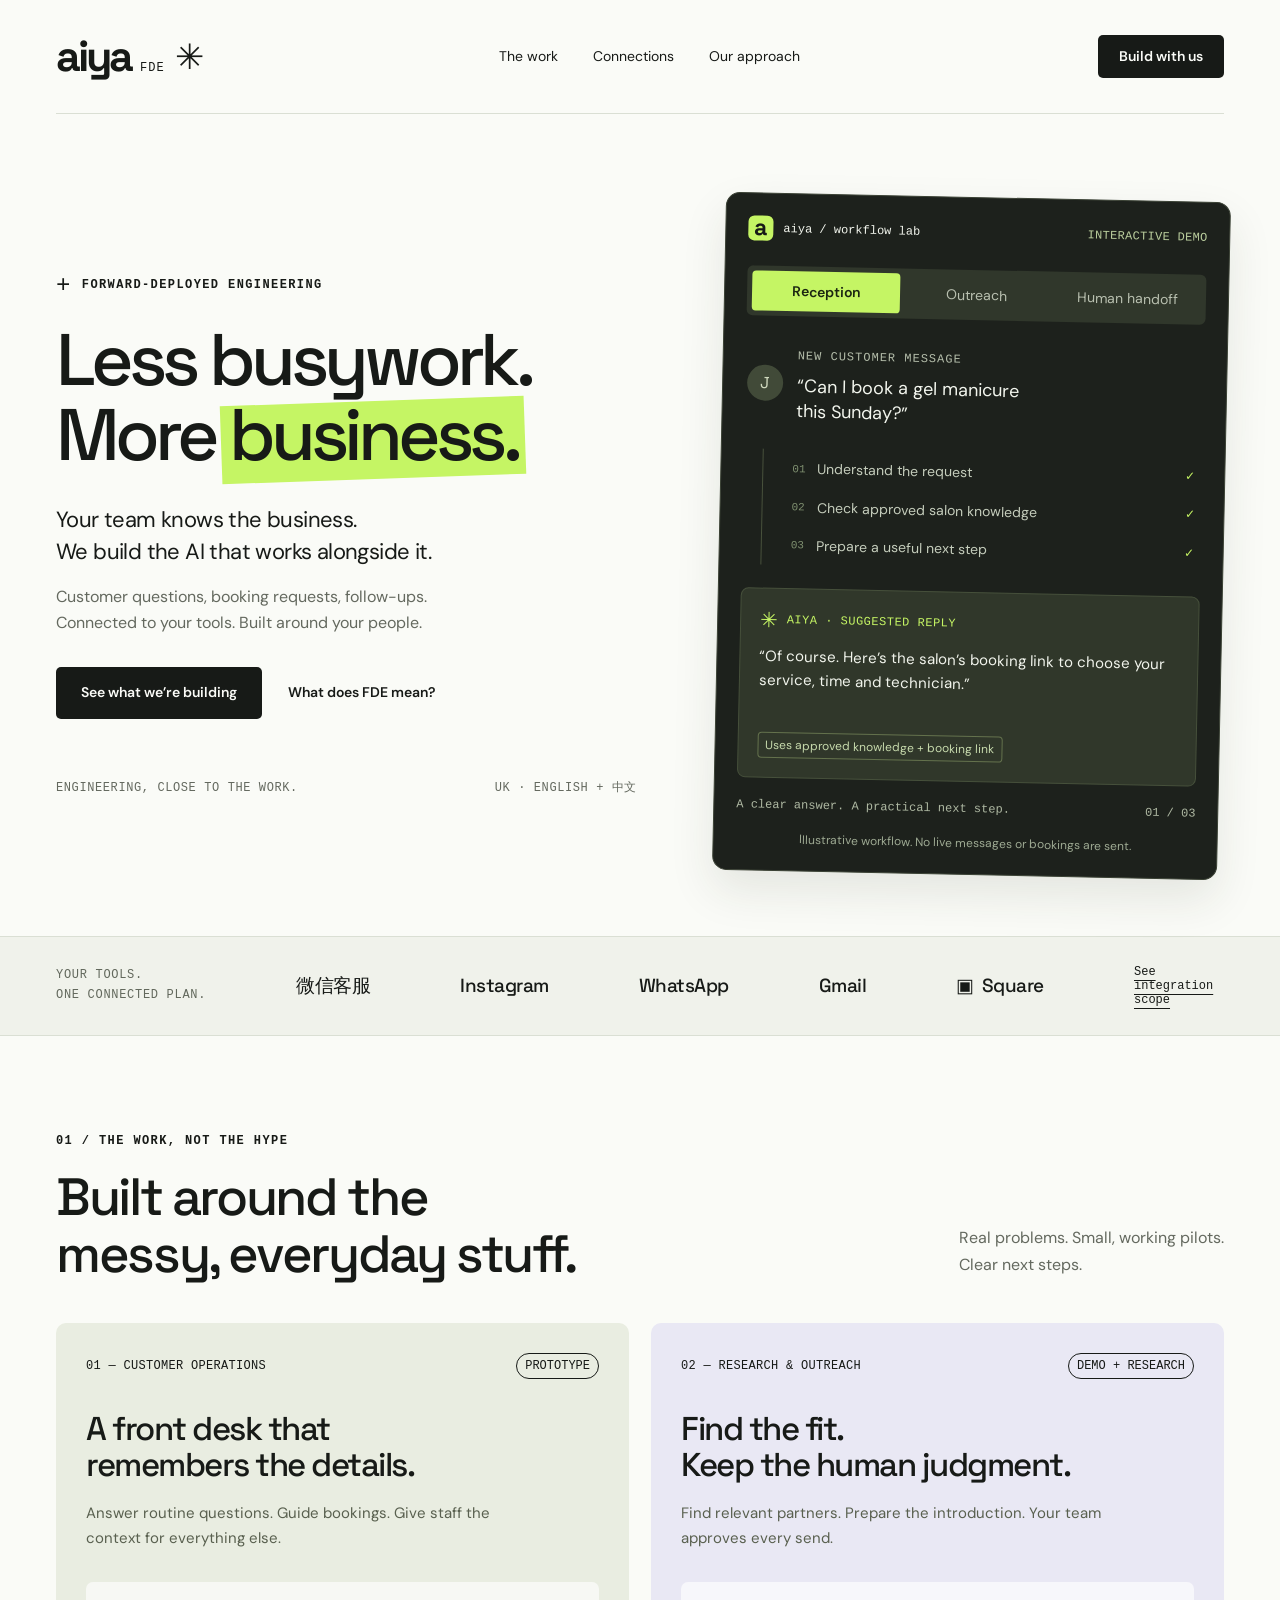
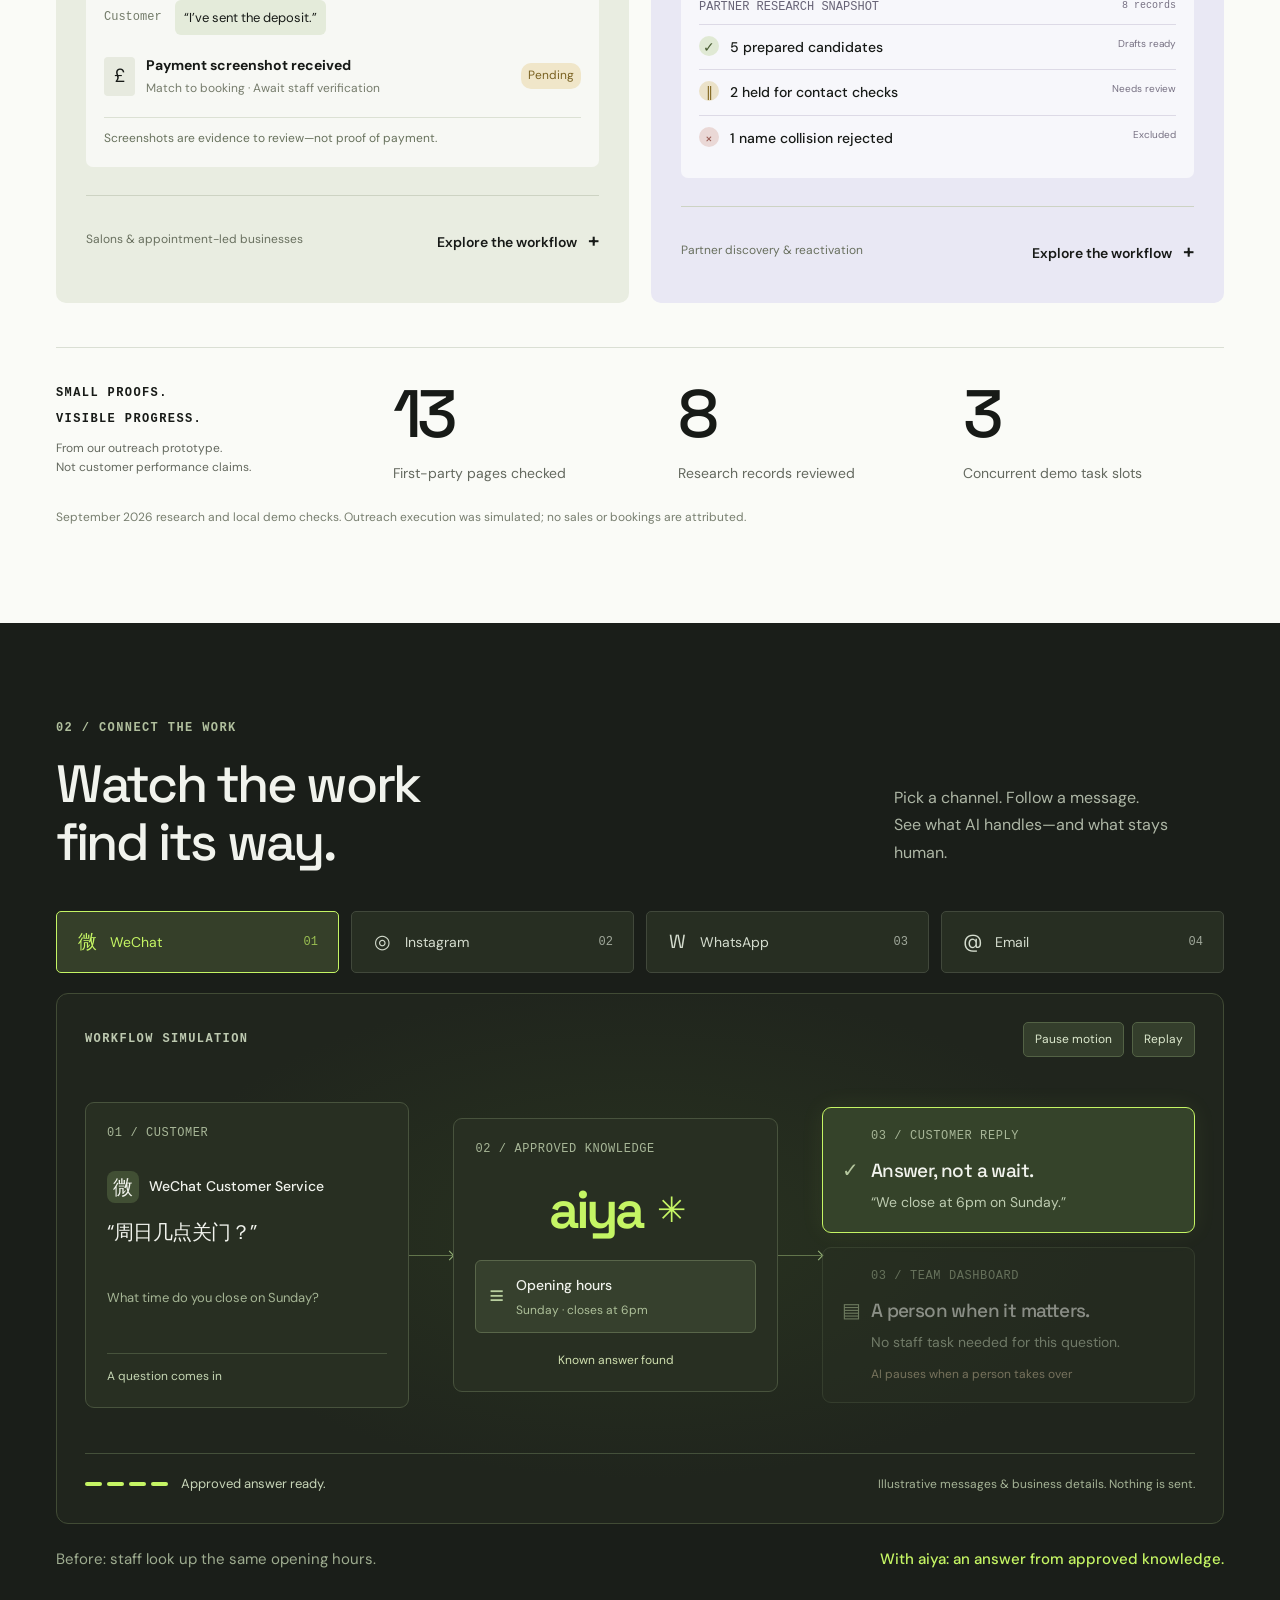
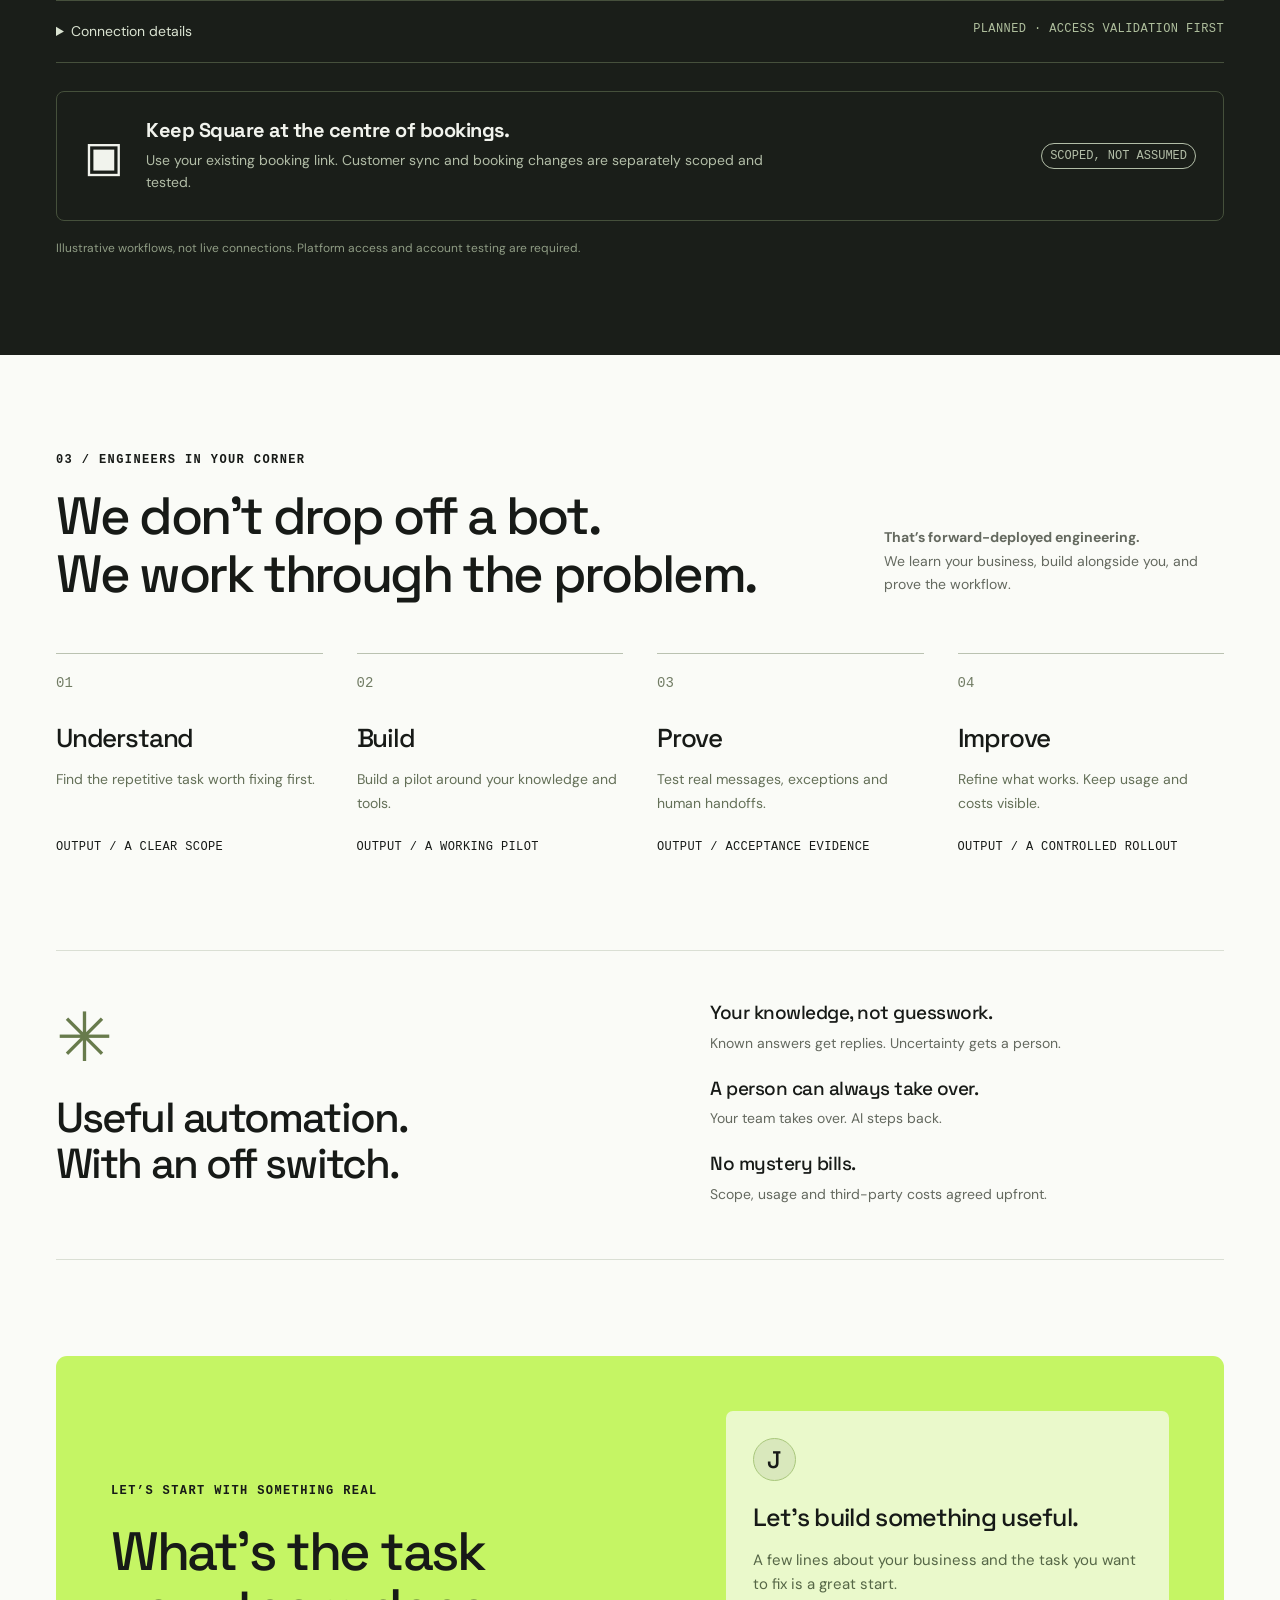
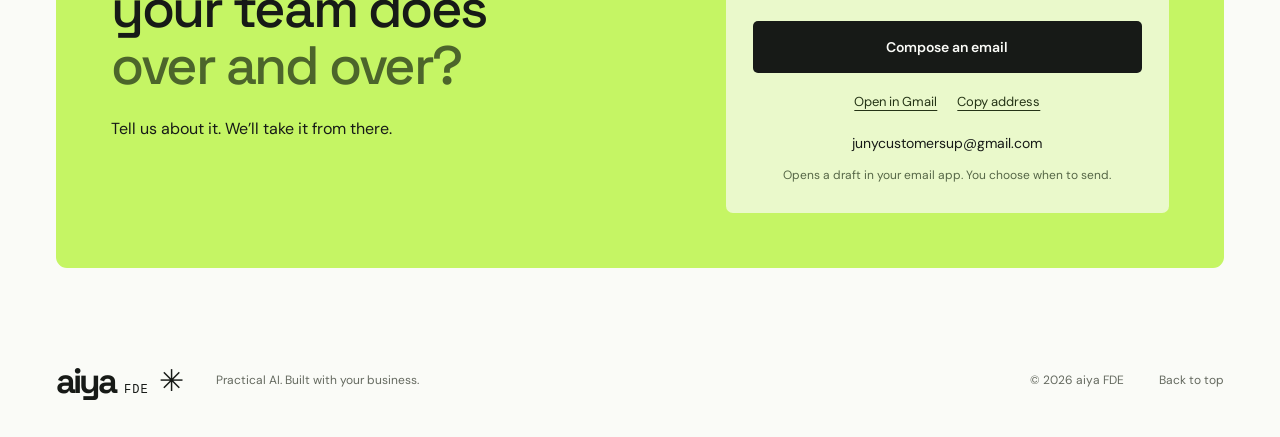
==== v1/index.html @ 9d03be58 "Publish AIYA website preview (v1, v2 and chooser) China-friendly build: all fonts self-hosted, no re" ====
<!doctype html>
<html lang="en">
<head>
  <meta name="robots" content="noindex, nofollow">
  <meta charset="utf-8"><meta name="viewport" content="width=device-width, initial-scale=1">
  <title>aiya FDE — AI that gets the work done.</title>
  <meta name="description" content="Forward-deployed engineering for service businesses. We turn customer conversations, bookings and outreach into connected workflows—with people in control.">
  <link rel="icon" type="image/svg+xml" href="data:image/svg+xml,%3Csvg xmlns='http://www.w3.org/2000/svg' viewBox='0 0 64 64'%3E%3Crect width='64' height='64' rx='16' fill='%23c5f564'/%3E%3Ctext x='13' y='46' font-size='49' font-family='Arial' font-weight='bold' fill='%23171916'%3Ea%3C/text%3E%3C/svg%3E">
  <link rel="stylesheet" href="style.css">
  <script src="app.js" defer></script>
</head>
<body>
<a class="skip" href="#main">Skip to content</a>
<header class="header wrap">
  <a class="brand" href="#" aria-label="aiya FDE home">aiya<span>FDE</span><i aria-hidden="true">✳</i></a>
  <nav aria-label="Main navigation"><a href="#work">The work</a><a href="#connections">Connections</a><a href="#approach">Our approach</a></nav>
  <a class="button small dark email-cta" href="mailto:junycustomersup@gmail.com?subject=Let%E2%80%99s%20build%20with%20aiya%20FDE&amp;body=Hi%20Junyi%2C%0A%0AI%E2%80%99d%20like%20to%20explore%20AI%20for%20my%20business.%0A%0ABusiness%20name%3A%0AWhat%20we%E2%80%99d%20like%20help%20with%3A%0ATools%20we%20currently%20use%3A%0A%0AThanks%21" target="_blank" rel="noopener noreferrer">Build with us</a>
</header>
<main id="main">
<section class="hero wrap">
  <div class="hero-copy">
    <p class="eyebrow"><span class="tiny-cross" aria-hidden="true">+</span> FORWARD-DEPLOYED ENGINEERING</p>
    <h1>Less busywork.<br>More <span class="highlight">business.</span></h1>
    <p class="intro">Your team knows the business.<br>We build the AI that works alongside it.</p>
    <p class="hero-detail">Customer questions, booking requests, follow-ups.<br>Connected to your tools. Built around your people.</p>
    <div class="hero-actions"><a class="button dark" href="#work">See what we’re building</a><a class="text-link" href="#approach">What does FDE mean?</a></div>
    <div class="hero-foot"><span>ENGINEERING, CLOSE TO THE WORK.</span><span>UK · ENGLISH + 中文</span></div>
  </div>
  <div class="agent-window">
    <div class="window-top"><span><b class="mini-brand">a</b> aiya / workflow lab</span><span class="simulation">INTERACTIVE DEMO</span></div>
    <div class="workflow-tabs" role="tablist" aria-label="Explore an example workflow">
      <button role="tab" aria-selected="true" aria-controls="workflow-panel" id="tab-reception" data-workflow="reception">Reception</button>
      <button role="tab" aria-selected="false" aria-controls="workflow-panel" id="tab-outreach" data-workflow="outreach" tabindex="-1">Outreach</button>
      <button role="tab" aria-selected="false" aria-controls="workflow-panel" id="tab-handoff" data-workflow="handoff" tabindex="-1">Human handoff</button>
    </div>
    <div id="workflow-panel" role="tabpanel" aria-labelledby="tab-reception">
      <div class="customer-event"><div class="avatar">J</div><div><span class="event-label" id="event-label">NEW CUSTOMER MESSAGE</span><p id="event-message">“Can I book a gel manicure<br>this Sunday?”</p></div></div>
      <div class="flow-track" aria-label="Workflow steps"><div><span>01</span><p id="step-one">Understand the request</p><b>✓</b></div><div><span>02</span><p id="step-two">Check approved salon knowledge</p><b>✓</b></div><div><span>03</span><p id="step-three">Prepare a useful next step</p><b>✓</b></div></div>
      <div class="agent-result"><span class="result-heading"><span aria-hidden="true">✳</span> <span id="result-type">AIYA · SUGGESTED REPLY</span></span><p id="result-message">“Of course. Here’s the salon’s booking link to choose your service, time and technician.”</p><span id="result-tag" class="result-tag">Uses approved knowledge + booking link</span></div>
      <div class="window-bottom"><span id="workflow-state">A clear answer. A practical next step.</span><span>01 / 03</span></div>
    </div>
    <div class="simulation-note">Illustrative workflow. No live messages or bookings are sent.</div>
  </div>
</section>
<div class="integration-strip"><div class="wrap"><span class="strip-label">YOUR TOOLS.<br>ONE CONNECTED PLAN.</span><div class="platform-word">微信客服</div><div class="platform-word">Instagram</div><div class="platform-word">WhatsApp</div><div class="platform-word">Gmail</div><div class="platform-word square-word"><span aria-hidden="true">▣</span> Square</div><a href="#connections">See integration scope</a></div></div>
<section class="work-section wrap section" id="work">
  <div class="section-heading"><div><p class="eyebrow">01 / THE WORK, NOT THE HYPE</p><h2>Built around the<br>messy, everyday stuff.</h2></div><p>Real problems. Small, working pilots.<br>Clear next steps.</p></div>
  <div class="work-grid">
    <article class="case-card reception-case"><div class="case-top"><span class="case-label">01 — CUSTOMER OPERATIONS</span><span class="pill">PROTOTYPE</span></div><h3>A front desk that<br>remembers the details.</h3><p>Answer routine questions. Guide bookings. Give staff the context for everything else.</p><div class="mini-conversation"><div class="chat-line">Customer <span>“I’ve sent the deposit.”</span></div><div class="deposit-row"><span class="receipt-icon" aria-hidden="true">£</span><div><b>Payment screenshot received</b><span>Match to booking · Await staff verification</span></div><span class="pending-tag">Pending</span></div><div class="safety-line">Screenshots are evidence to review—not proof of payment.</div></div><div class="case-bottom"><span>Salons & appointment-led businesses</span><button class="case-link" data-detail="reception">Explore the workflow <span aria-hidden="true">+</span></button></div></article>
    <article class="case-card outreach-case"><div class="case-top"><span class="case-label">02 — RESEARCH & OUTREACH</span><span class="pill">DEMO + RESEARCH</span></div><h3>Find the fit.<br>Keep the human judgment.</h3><p>Find relevant partners. Prepare the introduction. Your team approves every send.</p><div class="task-board"><div class="task-board-head"><span>PARTNER RESEARCH SNAPSHOT</span><span>8 records</span></div><div><span class="task-check">✓</span><b>5 prepared candidates</b><span>Drafts ready</span></div><div><span class="task-hold">‖</span><b>2 held for contact checks</b><span>Needs review</span></div><div><span class="task-reject">×</span><b>1 name collision rejected</b><span>Excluded</span></div></div><div class="case-bottom"><span>Partner discovery & reactivation</span><button class="case-link" data-detail="outreach">Explore the workflow <span aria-hidden="true">+</span></button></div></article>
  </div>
  <div class="evidence-row"><div class="evidence-intro"><span class="eyebrow">SMALL PROOFS.<br>VISIBLE PROGRESS.</span><p>From our outreach prototype.<br>Not customer performance claims.</p></div><div><strong>13</strong><span>First-party pages checked</span></div><div><strong>8</strong><span>Research records reviewed</span></div><div><strong>3</strong><span>Concurrent demo task slots</span></div><div class="evidence-note">September 2026 research and local demo checks. Outreach execution was simulated; no sales or bookings are attributed.</div></div>
</section>
<section class="dark-section section" id="connections"><div class="wrap">
  <div class="section-heading"><div><p class="eyebrow">02 / CONNECT THE WORK</p><h2>Watch the work<br>find its way.</h2></div><p>Pick a channel. Follow a message. <br>See what AI handles—and what stays human.</p></div>
  <div class="channel-list flow-channels" aria-label="Choose a workflow example"><button class="channel active" data-channel="wechat" aria-pressed="true"><span class="channel-icon">微</span>WeChat<span class="channel-more">01</span></button><button class="channel" data-channel="instagram" aria-pressed="false"><span class="channel-icon">◎</span>Instagram<span class="channel-more">02</span></button><button class="channel" data-channel="whatsapp" aria-pressed="false"><span class="channel-icon">W</span>WhatsApp<span class="channel-more">03</span></button><button class="channel" data-channel="email" aria-pressed="false"><span class="channel-icon">@</span>Email<span class="channel-more">04</span></button></div>
  <div class="flow-theatre" id="flow-theatre" data-stage="3" data-route="reply">
    <div class="theatre-top"><span class="eyebrow">WORKFLOW SIMULATION</span><div class="motion-controls"><button id="motion-toggle" aria-pressed="false">Pause motion</button><button id="replay-flow">Replay</button></div></div>
    <div class="visual-pipeline" aria-label="Message flows through approved knowledge to either an answer or a human task">
      <article class="pipeline-card input-node"><span class="node-label">01 / CUSTOMER</span><div class="message-source"><span id="flow-icon">微</span><b id="flow-source">WeChat Customer Service</b></div><p id="flow-message">“周日几点关门？”</p><span class="message-translation" id="flow-translation">What time do you close on Sunday?</span><span class="node-foot">A question comes in</span></article>
      <div class="signal-wire wire-in" aria-hidden="true"><span></span></div>
      <article class="pipeline-card brain-node"><span class="node-label">02 / APPROVED KNOWLEDGE</span><div class="brain-logo">aiya<span aria-hidden="true">✳</span></div><div class="knowledge-token"><span aria-hidden="true">≡</span><div><b id="flow-knowledge-title">Opening hours</b><span id="flow-knowledge">Sunday · closes at 6pm</span></div></div><div class="decision-token" id="flow-decision">Known answer found</div></article>
      <div class="signal-wire wire-out" aria-hidden="true"><span></span></div>
      <div class="output-nodes"><article class="pipeline-card reply-node"><span class="node-label">03 / CUSTOMER REPLY</span><span class="outcome-icon" aria-hidden="true">✓</span><h3 id="flow-reply-heading">Answer, not a wait.</h3><p id="flow-reply">“We close at 6pm on Sunday.”</p></article><article class="pipeline-card human-node"><span class="node-label">03 / TEAM DASHBOARD</span><span class="outcome-icon" aria-hidden="true">▤</span><h3 id="flow-task-heading">A person when it matters.</h3><p id="flow-task">No staff task needed for this question.</p><span class="human-stop" id="flow-stop">AI pauses when a person takes over</span></article></div>
    </div>
    <div class="flow-caption"><div class="flow-progress" aria-hidden="true"><i></i><i></i><i></i><i></i></div><p id="flow-status">Approved answer ready.</p><span>Illustrative messages & business details. Nothing is sent.</span></div>
  </div>
  <div class="flow-outcome"><span id="outcome-before">Before: staff look up the same opening hours.</span><strong id="outcome-after">With aiya: an answer from approved knowledge.</strong></div>
  <details class="connection-details"><summary>Connection details <span id="channel-state">PLANNED · ACCESS VALIDATION FIRST</span></summary><div class="connection-detail"><h3 id="channel-title">WeChat, through the official route.</h3><p id="channel-description">We plan around WeChat Customer Service (微信客服), not bots running a personal WeChat account. A real receive–reply test comes first.</p><div class="connection-boundary"><span>THE IMPORTANT BOUNDARY</span><p id="channel-boundary">Enterprise contacts aren’t the Customer Service API. Personal contacts don’t automatically migrate.</p></div></div></details>
  <div class="square-note"><span class="square-mark" aria-hidden="true">▣</span><div><h4>Keep Square at the centre of bookings.</h4><p>Use your existing booking link. Customer sync and booking changes are separately scoped and tested.</p></div><span class="pill">SCOPED, NOT ASSUMED</span></div>
  <p class="integration-disclaimer">Illustrative workflows, not live connections. Platform access and account testing are required.</p>
</div></section>
<section class="section wrap approach" id="approach"><div class="section-heading"><div><p class="eyebrow">03 / ENGINEERS IN YOUR CORNER</p><h2>We don’t drop off a bot.<br>We work through the problem.</h2></div><p><b>That’s forward-deployed engineering.</b><br>We learn your business, build alongside you, and prove the workflow.</p></div><div class="process-grid"><article><span class="process-number">01</span><h3>Understand</h3><p>Find the repetitive task worth fixing first.</p><span class="deliverable">OUTPUT / A CLEAR SCOPE</span></article><article><span class="process-number">02</span><h3>Build</h3><p>Build a pilot around your knowledge and tools.</p><span class="deliverable">OUTPUT / A WORKING PILOT</span></article><article><span class="process-number">03</span><h3>Prove</h3><p>Test real messages, exceptions and human handoffs.</p><span class="deliverable">OUTPUT / ACCEPTANCE EVIDENCE</span></article><article><span class="process-number">04</span><h3>Improve</h3><p>Refine what works. Keep usage and costs visible.</p><span class="deliverable">OUTPUT / A CONTROLLED ROLLOUT</span></article></div></section>
<section class="control-section wrap"><div class="control-title"><span class="big-star" aria-hidden="true">✳</span><h2>Useful automation.<br>With an off switch.</h2></div><div class="control-points"><div><h3>Your knowledge, not guesswork.</h3><p>Known answers get replies. Uncertainty gets a person.</p></div><div><h3>A person can always take over.</h3><p>Your team takes over. AI steps back.</p></div><div><h3>No mystery bills.</h3><p>Scope, usage and third-party costs agreed upfront.</p></div></div></section>
<section class="section wrap" id="start"><div class="start-panel"><div><p class="eyebrow">LET’S START WITH SOMETHING REAL</p><h2>What’s the task<br>your team does<br><span>over and over?</span></h2><p>Tell us about it. We’ll take it from there.</p></div><div class="brief-card contact-card"><span class="contact-monogram" aria-hidden="true">J</span><h3>Let’s build something useful.</h3><p>A few lines about your business and the task you want to fix is a great start.</p><a class="button dark email-cta" href="mailto:junycustomersup@gmail.com?subject=Let%E2%80%99s%20build%20with%20aiya%20FDE&amp;body=Hi%20Junyi%2C%0A%0AI%E2%80%99d%20like%20to%20explore%20AI%20for%20my%20business.%0A%0ABusiness%20name%3A%0AWhat%20we%E2%80%99d%20like%20help%20with%3A%0ATools%20we%20currently%20use%3A%0A%0AThanks%21" target="_blank" rel="noopener noreferrer">Compose an email</a><div class="contact-options"><a id="gmail-compose" href="https://mail.google.com/mail/?view=cm&amp;fs=1&amp;to=junycustomersup%40gmail.com&amp;su=Let%27s%20build%20with%20aiya%20FDE&amp;body=Hi%20Junyi%2C%0A%0AI%27d%20like%20to%20explore%20AI%20for%20my%20business.%0A%0ABusiness%20name%3A%0AWhat%20we%27d%20like%20help%20with%3A%0ATools%20we%20currently%20use%3A%0A%0AThanks%21" target="_blank" rel="noopener noreferrer">Open in Gmail</a><button id="copy-email">Copy address</button></div><a class="email-address" href="mailto:junycustomersup@gmail.com">junycustomersup@gmail.com</a><p class="brief-feedback" id="brief-feedback" role="status">Opens a draft in your email app. You choose when to send.</p></div></div></section>
</main>
<footer class="wrap footer"><a class="brand" href="#">aiya<span>FDE</span><i aria-hidden="true">✳</i></a><p>Practical AI. Built with your business.</p><span>© 2026 aiya FDE</span><a href="#main">Back to top</a></footer>
<dialog id="case-dialog" aria-labelledby="dialog-title"><button class="dialog-close" aria-label="Close project details">×</button><p class="eyebrow" id="dialog-label"></p><h2 id="dialog-title"></h2><p id="dialog-description"></p><ol id="dialog-steps"></ol><div class="dialog-note" id="dialog-note"></div><span id="demo-link" hidden style="display:none"></span></dialog>
</body></html>
---- v1/style.css ----
@font-face{font-family:'DM Sans';src:url('../fonts/dm-sans.woff2') format('woff2');font-weight:100 1000;font-display:swap}@font-face{font-family:'Space Grotesk';src:url('../fonts/space-grotesk.woff2') format('woff2');font-weight:300 700;font-display:swap}
:root{--ink:#171a17;--paper:#fafbf7;--lime:#c5f564;--muted:#64695f;--line:#dadfd4;--mono:'Courier New',monospace;--display:'Space Grotesk',Arial,sans-serif;--body:'DM Sans',Arial,sans-serif}*{box-sizing:border-box}html{scroll-behavior:smooth;scroll-padding-top:35px}body{margin:0;background:var(--paper);color:var(--ink);font:16px/1.6 var(--body)}button,a{-webkit-tap-highlight-color:transparent}button,input{font:inherit}button,a{touch-action:manipulation}a{color:inherit;text-decoration:none}button{cursor:pointer}button:focus-visible,a:focus-visible{outline:3px solid #6971ed;outline-offset:5px}button{color:inherit}p,h1,h2,h3,h4{margin:0}h1,h2,h3,h4{font-family:var(--display);line-height:1.1;letter-spacing:-.045em}h2{font-size:clamp(2.35rem,4.1vw,4rem);font-weight:500}h3{font-weight:500}button{border:0}.wrap{width:min(1380px,calc(100% - 112px));margin-inline:auto}.header{height:114px;display:flex;align-items:center;justify-content:space-between;gap:25px;border-bottom:1px solid var(--line)}.brand{display:inline-flex;align-items:baseline;gap:9px;font:700 43px/1 var(--display);letter-spacing:-3px}.brand span{font:500 12px/1 var(--mono);letter-spacing:1px}.brand i{font:normal 35px/1 Arial;align-self:center;margin-left:1px}.header nav{display:flex;gap:35px;font-size:14px}.header nav a:hover,.text-link:hover{text-decoration:underline;text-underline-offset:5px}.button{display:inline-flex;justify-content:center;align-items:center;min-height:52px;padding:13px 25px;font-weight:600;font-size:14px;border-radius:5px;transition:transform .2s,background .2s}.button:hover{transform:translateY(-2px)}.button.dark{background:var(--ink);color:var(--paper)}.button.dark:hover{background:#353d2b}.button.small{min-height:42px;padding:10px 21px}.hero{display:grid;grid-template-columns:1.15fr 1fr;gap:7%;padding-block:83px 61px;align-items:center}.eyebrow{font:600 12px/1.6 var(--mono);letter-spacing:1.4px}.hero .eyebrow{display:flex;gap:10px;align-items:center;margin-bottom:24px}.tiny-cross{font:24px/1 var(--mono)}h1{font-size:clamp(3.4rem,5.7vw,5.8rem);font-weight:500;line-height:1.035;letter-spacing:-.068em;white-space:nowrap}.highlight{position:relative;isolation:isolate}.highlight:after{content:'';position:absolute;background:var(--lime);inset:14% -8px 2%;z-index:-1;transform:rotate(-2deg)}.intro{font-size:22px;line-height:1.45;margin-top:31px;letter-spacing:-.6px}.hero-detail{font-size:16px;color:var(--muted);margin-top:17px}.hero-actions{display:flex;gap:26px;align-items:center;margin-top:31px}.text-link{font-size:14px;font-weight:600}.hero-foot{display:flex;justify-content:space-between;gap:12px;margin-top:60px;font:11px/1.6 var(--mono);letter-spacing:.6px;color:var(--muted)}.agent-window{background:#1d211c;color:#f2f5ed;border-radius:14px;padding:22px;transform:rotate(1.2deg);box-shadow:0 20px 45px #2632191a;border:1px solid #3b4235}.window-top{display:flex;justify-content:space-between;align-items:center;font:12px/1.5 var(--mono);gap:12px}.window-top>span:first-child{display:flex;align-items:center;gap:10px}.mini-brand{width:25px;height:25px;border-radius:6px;background:var(--lime);color:var(--ink);font:700 23px/25px var(--display);text-align:center}.simulation{color:#bbcf9e;font-size:10px;letter-spacing:.3px}.workflow-tabs{display:flex;padding:5px;gap:3px;background:#30372b;border-radius:6px;margin-top:25px}.workflow-tabs button{background:transparent;color:#b9c0b0;font-size:12px;flex:1;padding:9px 3px;border-radius:4px;white-space:nowrap}.workflow-tabs button[aria-selected=true]{background:var(--lime);color:#1b2611;font-weight:600}.customer-event{display:flex;align-items:center;gap:14px;margin:25px 2px}.avatar{width:36px;height:36px;flex-shrink:0;display:grid;place-items:center;background:#414a38;color:#d1dabf;border-radius:50%;font:16px var(--display)}.event-label{font:10px/1.5 var(--mono);letter-spacing:1px;color:#b4bdaa}.customer-event p{font-size:18px;line-height:1.4;margin-top:7px}.flow-track{position:relative;margin:0 0 23px 19px;padding-left:29px;border-left:1px solid #48513c}.flow-track>div{display:flex;align-items:center;gap:12px;padding:8px 0}.flow-track span{font:11px var(--mono);color:#7f9070}.flow-track p{font-size:12px;color:#c5cdbc;flex:1}.flow-track b{font-size:12px;font-weight:400;color:var(--lime);margin-right:7px}.agent-result{background:#30372a;padding:19px;border:1px solid #46503b;border-radius:8px}.result-heading{display:flex;align-items:center;gap:8px;color:var(--lime);font:10px var(--mono);letter-spacing:.5px}.result-heading>span:first-child{font:21px Arial}.agent-result p{font-size:15px;line-height:1.6;margin:12px 0 15px;min-height:72px}.result-tag{font-size:10px;color:#c6d9ac;display:inline-block;border:1px solid #64724d;padding:3px 7px;border-radius:4px}.window-bottom{display:flex;justify-content:space-between;color:#afb9a3;font:10px/1.5 var(--mono);margin-top:18px;gap:12px}.simulation-note{font-size:10px;color:#9da992;text-align:center;margin-top:16px}.integration-strip{border-top:1px solid var(--line);border-bottom:1px solid var(--line);padding:28px 0;background:#f0f2eb}.integration-strip .wrap{display:flex;justify-content:space-between;align-items:center;gap:24px}.strip-label{font:10px/1.6 var(--mono);letter-spacing:.7px;color:#62685c}.platform-word{font:500 19px var(--display);letter-spacing:-.5px}.square-word{display:flex;align-items:center;gap:8px}.integration-strip a{font:11px var(--mono);text-decoration:underline;text-underline-offset:5px;max-width:90px}.section{padding-block:96px}.section-heading{display:flex;justify-content:space-between;align-items:end;gap:55px;margin-bottom:40px}.section-heading h2{margin-top:17px}.section-heading>p{font-size:16px;line-height:1.7;color:var(--muted);max-width:330px;padding-bottom:5px}.work-grid{display:grid;grid-template-columns:1fr 1fr;gap:22px}.case-card{padding:30px;border-radius:10px;display:flex;flex-direction:column}.reception-case{background:#e9ede1}.outreach-case{background:#e9e8f4}.case-top{display:flex;justify-content:space-between;gap:12px;align-items:center}.case-label{font:11px var(--mono);letter-spacing:.3px}.pill{font:10px var(--mono);border:1px solid currentColor;padding:5px 8px;border-radius:25px;white-space:nowrap}.case-card h3{font-size:33px;margin:32px 0 17px}.case-card>p{font-size:15px;line-height:1.7;max-width:460px;color:#59604f;min-height:77px}.mini-conversation,.task-board{margin-top:30px;min-height:179px;background:#ffffffa6;border-radius:7px;padding:18px}.chat-line{font:10px var(--mono);color:#737b69;display:flex;align-items:center;gap:13px}.chat-line span{font:13px var(--body);color:var(--ink);background:#e4ebda;padding:9px;border-radius:6px}.deposit-row{display:flex;gap:11px;align-items:center;margin-top:19px}.receipt-icon{background:#e7eadf;display:grid;place-items:center;flex-shrink:0;width:31px;height:39px;font-size:19px;border-radius:4px}.deposit-row div{flex:1}.deposit-row b{font-size:12px;display:block}.deposit-row div>span{font-size:10px;display:block;color:#767c6c;margin-top:3px}.pending-tag{font-size:10px;color:#7a6222;background:#f0e6c9;border-radius:10px;padding:3px 7px}.safety-line{font-size:10px;color:#68725d;border-top:1px solid #dce1d4;margin-top:19px;padding-top:11px}.task-board-head{display:flex;justify-content:space-between;gap:10px;font:10px var(--mono);color:#686477;padding:0 0 10px}.task-board>div:not(:first-child){display:flex;gap:11px;align-items:center;font-size:11px;border-top:1px solid #dddae6;padding:11px 0}.task-board b{font-weight:500;flex:1}.task-board>div>span:last-child:not(:first-child){font-size:10px;color:#777183}.task-check,.task-hold,.task-reject{width:20px;height:20px;display:grid;place-items:center;border-radius:50%;background:#e0e9d4;color:#475b30}.task-hold{background:#ebe2c9;color:#846925}.task-reject{background:#ead8d6;color:#985b53}.case-bottom{display:flex;justify-content:space-between;gap:12px;align-items:center;border-top:1px solid #cdd3c3;margin-top:28px;padding-top:22px}.case-bottom>span{font-size:11px;color:#69705f}.case-link{font-size:12px;background:none;padding:6px 0;font-weight:600;white-space:nowrap}.case-link span{font-size:20px;margin-left:8px}.case-link:hover{text-decoration:underline}.evidence-row{display:grid;grid-template-columns:1.2fr 1fr 1fr 1fr;gap:24px;margin-top:44px;padding-top:30px;border-top:1px solid var(--line)}.evidence-intro p{font-size:11px;color:var(--muted);margin-top:10px}.evidence-row strong{display:block;font:500 67px/1.1 var(--display);letter-spacing:-5px}.evidence-row>div:not(:first-child)>span{font-size:12px;color:var(--muted);display:block;margin-top:10px}.evidence-note{grid-column:1/-1;font-size:10px;color:#777e6f}.dark-section{background:#1a1e19;color:#f1f3ed}.dark-section .eyebrow{color:#b0bf9d}.dark-section .section-heading>p{color:#aeb7a6}.connection-layout{display:grid;grid-template-columns:1.15fr 1fr;gap:8%;margin-top:52px;align-items:center}.connection-map{display:flex;align-items:center}.channel-list{display:grid;gap:12px;flex:1;position:relative}.channel{display:flex;align-items:center;gap:12px;border:1px solid #41483b;background:#272e22;color:#d4dcce;border-radius:5px;font-size:12px;text-align:left;padding:14px;white-space:nowrap}.channel.active{border-color:var(--lime);background:#353f29;color:var(--lime)}.channel-icon{font:19px var(--display);width:21px;text-align:center}.channel-more{margin-left:auto;font:20px var(--display)}.hub-line{width:48px;height:1px;background:#606e4e;flex-shrink:0}.aiya-hub{border:1px solid #788365;border-radius:50%;height:150px;width:150px;flex-shrink:0;display:flex;flex-direction:column;align-items:center;justify-content:center;text-align:center;background:#242b1e;box-shadow:0 0 70px #c5f50d0a}.aiya-hub>span{font:600 42px/1 var(--display);letter-spacing:-3px;color:var(--lime)}.aiya-hub small{font-size:10px;line-height:1.5;margin-top:12px;color:#b9c5ab}.connection-detail{min-height:295px}.connection-detail .eyebrow{font-size:10px}.connection-detail h3{font-size:30px;line-height:1.1;margin:15px 0}.connection-detail>p{font-size:14px;color:#b6c0ae;line-height:1.75}.connection-boundary{margin-top:22px;padding-top:17px;border-top:1px solid #444d3c}.connection-boundary>span{font:10px var(--mono);letter-spacing:.8px;color:var(--lime)}.connection-boundary p{font-size:12px;line-height:1.6;color:#a5af9c;margin-top:9px}.square-note{display:flex;align-items:center;gap:22px;padding:27px;border:1px solid #45503b;border-radius:8px;margin-top:50px}.square-mark{font:42px Arial}.square-note h4{font-size:20px;letter-spacing:-.5px}.square-note p{font-size:12px;color:#b2bda7;max-width:650px;margin-top:8px}.square-note .pill{margin-left:auto;color:#b2bda7}.integration-disclaimer{font-size:10px;color:#8f9c84;margin-top:18px;max-width:920px}.approach .section-heading>p{max-width:340px;font-size:14px}.process-grid{display:grid;grid-template-columns:repeat(4,1fr);gap:34px;margin-top:51px}.process-grid article{border-top:1px solid #bac2b1;padding-top:21px}.process-number{font:14px var(--mono);color:#717c64}.process-grid h3{font-size:26px;margin-top:33px}.process-grid p{font-size:14px;color:#647058;line-height:1.75;margin:14px 0 24px;min-height:123px}.deliverable{font:10px var(--mono);letter-spacing:.4px}.control-section{border-top:1px solid var(--line);border-bottom:1px solid var(--line);padding-block:52px;display:grid;grid-template-columns:1fr 1fr;gap:12%}.control-title h2{font-size:42px;margin-top:24px}.big-star{font:68px/1 Arial;color:#687b4c}.control-points{display:grid;gap:23px}.control-points h3{font-size:19px;letter-spacing:-.5px}.control-points p{font-size:13px;color:var(--muted);line-height:1.7;margin-top:8px}.start-panel{border-radius:11px;background:var(--lime);padding:55px;display:grid;grid-template-columns:1.1fr 1fr;gap:12%;align-items:center}.start-panel h2{font-size:54px;line-height:1.06;margin:22px 0}.start-panel h2 span{color:#4c652b}.start-panel>div>p:last-child{font-size:16px}.brief-card{background:#f7fbeebf;padding:27px;border-radius:7px}.brief-card h3{font-size:21px;letter-spacing:-.7px;max-width:260px;line-height:1.25}.brief-card ol{padding:0;list-style:none;margin:25px 0}.brief-card li{font-size:13px;padding:12px 0;border-top:1px solid #bccca4}.brief-card li span{font:11px var(--mono);margin-right:15px;color:#72815e}.brief-card .button{width:100%}.brief-feedback{font-size:10px;min-height:32px;line-height:1.6;margin-top:12px;color:#65734f}.footer{display:flex;align-items:center;gap:35px;padding-bottom:38px}.footer .brand{font-size:35px}.footer .brand i{font-size:30px}.footer p{font-size:12px;color:var(--muted);flex:1}.footer>span,.footer>a:last-child{font-size:11px;color:var(--muted)}dialog{max-width:650px;width:calc(100% - 32px);padding:45px;background:var(--paper);color:var(--ink);border:1px solid var(--line);border-radius:13px;max-height:88vh;overflow:auto}dialog::backdrop{background:#10181099;backdrop-filter:blur(4px)}.dialog-close{position:absolute;right:16px;top:10px;font-size:30px;background:transparent}.dialog-close:hover{color:#728b48}dialog h2{font-size:37px;margin:17px 0}dialog p{font-size:15px;color:var(--muted)}dialog ol{padding-left:21px;font-size:14px;line-height:1.7}dialog li{padding:8px}.dialog-note{font-size:13px;background:#e8eddf;padding:17px;border-radius:5px;margin:20px 0}#demo-link[hidden]{display:none}.skip{position:fixed;top:-100px;left:10px;padding:10px;background:var(--lime);z-index:10}.skip:focus{top:10px}
@media(min-width:1450px){.hero{gap:9%;padding-top:94px;padding-bottom:75px}.agent-window{padding:27px}.agent-result p{min-height:68px}.flow-track p{font-size:14px}.workflow-tabs button{font-size:14px}.window-top{font-size:14px}.simulation,.event-label,.result-heading{font-size:12px}}
@media(max-width:1100px){.wrap{width:calc(100% - 64px)}.hero{gap:5%}h1{font-size:5.2vw}.hero-actions{gap:16px;flex-wrap:wrap}.hero-foot{font-size:10px}.intro{font-size:20px}.header nav{gap:22px}.agent-window{padding:18px}.case-card{padding:23px}.case-top{align-items:start}.case-label{max-width:150px;line-height:1.7}.case-bottom{align-items:start;flex-direction:column;gap:4px}.connection-layout{gap:5%}.channel{font-size:11px;padding:12px;gap:8px}.hub-line{width:25px}.aiya-hub{width:120px;height:120px}.process-grid{gap:22px}.process-grid p{min-height:147px}.start-panel{gap:6%;padding:40px}.start-panel h2{font-size:45px}}
@media(max-width:800px){.header{height:88px}.header nav{display:none}.hero{grid-template-columns:1fr;gap:44px;padding-top:47px}h1{font-size:clamp(3.2rem,10vw,5.3rem)}.hero-copy{max-width:620px}.hero-foot{margin-top:32px}.agent-window{transform:none;max-width:560px;width:100%;justify-self:center;padding:25px}.customer-event p{font-size:20px}.flow-track p{font-size:14px}.workflow-tabs button{font-size:14px}.simulation{font-size:10px}.agent-result p{min-height:50px}.integration-strip .wrap{flex-wrap:wrap;justify-content:center;gap:20px 28px}.strip-label{width:100%;text-align:center}.strip-label br{display:none}.integration-strip a{max-width:none}.platform-word{font-size:17px}.section{padding-block:65px}.section-heading{align-items:start;flex-direction:column;gap:22px}.section-heading>p{max-width:none}.section-heading>p br{display:none}.work-grid{grid-template-columns:1fr}.case-card{padding:28px}.case-label{max-width:none}.case-card>p{max-width:none;min-height:0}.case-bottom{flex-direction:row;align-items:center}.mini-conversation,.task-board{min-height:0}.evidence-row{grid-template-columns:repeat(3,1fr)}.evidence-intro{grid-column:1/-1;display:flex;justify-content:space-between;gap:20px}.evidence-intro p{margin-top:0}.evidence-row strong{font-size:57px}.connection-layout{grid-template-columns:1fr;gap:40px}.channel{font-size:14px}.aiya-hub{width:155px;height:155px}.hub-line{width:60px}.connection-detail{min-height:250px}.square-note{flex-wrap:wrap;padding:24px;gap:16px}.square-note>div{flex:1;min-width:180px}.square-note .pill{margin-left:0}.process-grid{grid-template-columns:1fr 1fr;gap:32px}.process-grid p{min-height:0}.control-section{grid-template-columns:1fr;gap:35px}.control-title{display:flex;gap:26px;align-items:center}.control-title h2{font-size:36px;margin:0}.start-panel{grid-template-columns:1fr;gap:30px}.start-panel h2{font-size:49px}.brief-card h3{max-width:none}.footer{flex-wrap:wrap;gap:20px}.footer p{min-width:60%}.footer>span{flex:1}}
@media(max-width:480px){.wrap{width:calc(100% - 36px)}.header .brand{font-size:37px}.header .button{padding:9px 15px;font-size:12px}.hero{padding-top:34px}.hero .eyebrow{font-size:10px;letter-spacing:.8px}h1{font-size:clamp(2.6rem,10.9vw,3.7rem)}.intro{font-size:20px}.hero-detail{font-size:14px}.hero-detail br{display:none}.hero-actions{gap:21px}.hero-foot{font-size:9px}.agent-window{padding:17px}.window-top{font-size:10px;gap:4px}.simulation{font-size:9px}.workflow-tabs button{font-size:11px;padding:9px 2px}.customer-event p{font-size:17px}.flow-track p{font-size:12px}.agent-result p{font-size:14px}.result-tag{font-size:9px}.section-heading h2{font-size:37px}.case-card{padding:21px}.case-top{flex-wrap:wrap}.case-card h3{font-size:31px}.case-card>p{font-size:14px}.deposit-row{gap:8px}.deposit-row b{font-size:11px}.pending-tag{display:none}.case-bottom{flex-wrap:wrap}.case-bottom>span{font-size:10px}.evidence-row{gap:17px}.evidence-row strong{font-size:50px}.evidence-row>div:not(:first-child)>span{font-size:11px;line-height:1.5}.evidence-intro{flex-direction:column;gap:10px}.channel{font-size:11px;padding:12px 9px;gap:8px}.channel-icon{font-size:16px;width:16px}.hub-line{width:22px}.aiya-hub{width:96px;height:96px}.aiya-hub>span{font-size:31px}.aiya-hub small{font-size:8px;margin-top:5px}.connection-detail h3{font-size:29px}.process-grid{gap:26px 20px}.process-grid h3{font-size:24px}.process-grid p{font-size:13px}.deliverable{font-size:9px}.control-title{gap:18px}.big-star{font-size:48px}.control-title h2{font-size:30px}.start-panel{padding:27px 22px}.start-panel .eyebrow{font-size:10px}.start-panel h2{font-size:39px}.brief-card{padding:20px}.footer{padding-bottom:25px}.footer p{min-width:100%;order:2}.footer>span{font-size:10px;text-align:right}.footer>a:last-child{order:3}dialog{padding:32px 23px}dialog h2{font-size:29px}}
@media(prefers-reduced-motion:reduce){html{scroll-behavior:auto}*{transition:none!important;animation:none!important}}
/* Keep even compact lab annotations readable on small screens. */
:is(.simulation,.event-label,.result-heading,.result-tag,.window-bottom,.simulation-note,.hero-foot,.strip-label,.integration-strip a,.case-label,.pill,.chat-line,.deposit-row div>span,.pending-tag,.safety-line,.task-board-head,.task-board>div>span:last-child,.case-bottom>span,.evidence-intro p,.evidence-note,.connection-detail .eyebrow,.connection-boundary>span,.aiya-hub small,.integration-disclaimer,.deliverable,.brief-feedback,.brief-card li span,.footer>span,.footer>a:last-child){font-size:12px}
:is(.flow-track p,.channel,.workflow-tabs button,.case-link,.deposit-row b,.task-board>div:not(:first-child),.evidence-row>div:not(:first-child)>span,.connection-boundary p,.square-note p,.process-grid p,.control-points p,.brief-card li){font-size:14px}
.case-label{line-height:1.5}.case-top{flex-wrap:wrap}.hero-foot{flex-wrap:wrap}.result-tag{line-height:1.5}.task-board>div:not(:first-child){align-items:start}.task-board>div>span:last-child{white-space:nowrap}.simulation-note{line-height:1.5}.connection-detail{min-height:330px}.aiya-hub{width:155px;height:155px}.process-grid p{min-height:145px}.brief-feedback{min-height:40px}.evidence-note{line-height:1.6}
@media(max-width:1100px){.connection-layout{grid-template-columns:1fr 1fr}.connection-map{flex-direction:column;align-items:stretch}.hub-line{height:24px;width:1px;margin:auto}.aiya-hub{align-self:center}.process-grid p{min-height:165px}}
@media(max-width:800px){.connection-layout{grid-template-columns:1fr}.connection-map{flex-direction:row;align-items:center}.hub-line{height:1px;width:35px}.connection-detail{min-height:310px}.process-grid p{min-height:0}}
@media(max-width:480px){.window-top{flex-wrap:wrap;font-size:12px}.workflow-tabs button{font-size:12px}.hero-foot{font-size:12px;gap:6px}.task-board>div:not(:first-child){flex-wrap:wrap}.task-board>div>span:last-child{margin-left:31px}.task-board b{flex-basis:calc(100% - 40px)}.channel{font-size:12px;white-space:normal}.aiya-hub{width:112px;height:112px}.aiya-hub small{font-size:12px}.hub-line{width:16px}.case-bottom{align-items:start}.deposit-row{align-items:start}.brief-card li{font-size:14px}.footer>span{font-size:12px}}

/* A message-sized story: channel > knowledge > answer or staff task. */
.process-grid p{min-height:0}.process-grid article{display:flex;flex-direction:column}.process-grid .deliverable{margin-top:auto}.case-card>p{min-height:0}
.flow-channels{grid-template-columns:repeat(4,1fr);gap:12px;margin-top:36px}.flow-channels .channel{font-size:15px;padding:17px 20px;white-space:normal}.flow-channels .channel-more{font:12px var(--mono);opacity:.7}.flow-theatre{margin-top:20px;padding:28px;border:1px solid #414b35;border-radius:12px;background:radial-gradient(ellipse at 50% 45%,#34442470,transparent 60%),#20251d}.theatre-top{display:flex;justify-content:space-between;align-items:center;gap:16px}.theatre-top .eyebrow{font-size:12px;color:#bdc9b0}.motion-controls{display:flex;gap:8px}.motion-controls button{font-size:12px;color:#dce8cd;background:#343e2c;border:1px solid #536245;padding:7px 11px;border-radius:5px}.motion-controls button:hover{background:#465538}.motion-controls button:disabled{opacity:.65;cursor:default}.visual-pipeline{display:grid;grid-template-columns:1fr 44px 1fr 44px 1.15fr;align-items:center;margin:38px 0;min-height:320px}.pipeline-card{background:#282f22;border:1px solid #48533d;border-radius:9px;padding:21px;position:relative;transition:border-color .5s,box-shadow .5s,opacity .5s,transform .5s;min-width:0}.node-label{display:block;font:12px/1.6 var(--mono);letter-spacing:.6px;color:#a7b697}.message-source{display:flex;align-items:center;gap:10px;margin:27px 0 15px}.message-source>span{display:grid;place-items:center;width:32px;height:32px;background:#414f34;border-radius:8px;font-size:20px;flex-shrink:0}.message-source b{font-size:14px;line-height:1.4;font-weight:500}.input-node>p{font-size:20px;line-height:1.45;letter-spacing:-.5px;min-height:58px}.message-translation{display:block;font-size:13px;line-height:1.5;color:#a5b595;margin-top:12px;min-height:40px}.node-foot{display:block;font-size:12px;margin-top:25px;border-top:1px solid #47533c;padding-top:13px;color:#c5d6b3}.brain-logo{display:flex;gap:15px;justify-content:center;align-items:center;font:600 53px/1 var(--display);letter-spacing:-4px;color:var(--lime);margin:24px 0}.brain-logo>span{font:35px/1 Arial;display:inline-block}.knowledge-token{display:flex;gap:12px;align-items:center;background:#36402d;border:1px solid #59664a;border-radius:6px;padding:13px}.knowledge-token>span{font-size:25px;color:#b9cf9f}.knowledge-token b{display:block;font-size:14px;font-weight:500}.knowledge-token div>span{display:block;font-size:12px;line-height:1.5;color:#adbf99;margin-top:4px}.decision-token{font-size:12px;text-align:center;color:#cfdfaF;margin-top:18px}.output-nodes{display:grid;gap:14px}.output-nodes .pipeline-card{padding:19px 20px 19px 48px}.outcome-icon{position:absolute;left:19px;top:50px;font:20px Arial;color:#b5c79e}.output-nodes h3{font-size:19px;letter-spacing:-.6px;line-height:1.2;margin:14px 0 9px}.output-nodes p{font-size:14px;line-height:1.5;color:#bdcbb0}.human-stop{display:block;font-size:12px;line-height:1.5;color:#cabc9a;margin-top:12px}.signal-wire{height:1px;background:#62754c;position:relative;overflow:visible}.signal-wire:after{content:'';position:absolute;width:6px;height:6px;right:0;top:-3px;border-top:1px solid #9bb87c;border-right:1px solid #9bb87c;transform:rotate(45deg)}.signal-wire>span{height:5px;width:15px;background:var(--lime);border-radius:6px;position:absolute;top:-2px;opacity:0;box-shadow:0 0 12px #b6f35e85}.flow-theatre[data-stage="1"] .wire-in>span,.flow-theatre[data-stage="2"] .wire-out>span{animation:packet 1.2s linear infinite}.flow-theatre[data-stage="0"] .input-node{border-color:var(--lime);box-shadow:0 0 0 3px #c5f56413}.flow-theatre[data-stage="1"] .brain-node,.flow-theatre[data-stage="2"] .brain-node{border-color:var(--lime);box-shadow:0 0 35px #c5f56415}.flow-theatre[data-stage="1"] .brain-logo>span{animation:thought-turn 2s linear infinite}.flow-theatre[data-stage="3"][data-route="reply"] .reply-node{border-color:var(--lime);background:#35432a;box-shadow:0 0 24px #c5f56412}.flow-theatre[data-stage="3"][data-route="human"] .human-node{border-color:#dac28d;background:#3e3827;box-shadow:0 0 24px #dcc49012}.flow-theatre[data-route="reply"] .human-node,.flow-theatre[data-route="human"] .reply-node{opacity:.5}.flow-theatre[data-stage="0"] .output-nodes,.flow-theatre[data-stage="1"] .output-nodes,.flow-theatre[data-stage="2"] .output-nodes{opacity:.55}.flow-caption{display:flex;align-items:center;gap:13px;flex-wrap:wrap;border-top:1px solid #44503a;padding-top:20px}.flow-progress{display:flex;gap:5px}.flow-progress i{display:block;width:17px;height:4px;background:#5a684b;border-radius:2px;transition:background .4s}.flow-progress i:first-child{background:var(--lime)}.flow-theatre[data-stage="1"] .flow-progress i:nth-child(2),.flow-theatre[data-stage="2"] .flow-progress i:nth-child(-n+3),.flow-theatre[data-stage="3"] .flow-progress i{background:var(--lime)}.flow-caption p{font-size:13px;color:#c7d5b8}.flow-caption>span{font-size:12px;color:#a5b396;margin-left:auto}.flow-outcome{display:flex;justify-content:space-between;gap:25px;margin:24px 0 30px;font-size:15px;line-height:1.5}.flow-outcome>span{color:#9eac90}.flow-outcome strong{font-weight:500;color:var(--lime)}.connection-details{border-top:1px solid #46503c;border-bottom:1px solid #46503c}.connection-details summary{cursor:pointer;padding:19px 0;font-size:14px;color:#dae3d1;list-style-position:inside}.connection-details summary>span{float:right;font:12px/1.6 var(--mono);color:#afbf9d;letter-spacing:.4px}.connection-details .connection-detail{min-height:0;max-width:850px;padding:2px 0 24px}.connection-details .connection-detail h3{font-size:24px}.connection-details .connection-boundary{margin-top:14px;padding-top:14px}.square-note{margin-top:28px}.contact-monogram{display:grid;place-items:center;width:43px;height:43px;background:#d9e8bc;border:1px solid #a9c77c;border-radius:50%;font:500 24px var(--display);margin-bottom:21px}.contact-card h3{max-width:none;font-size:25px}.contact-card>p:not(.brief-feedback){font-size:15px;line-height:1.6;color:#566747;margin:15px 0 25px}.contact-options{display:flex;justify-content:center;align-items:center;gap:20px;margin:19px 0}.contact-options a,.contact-options button{font-size:13px;background:none;padding:0;color:#253416;text-decoration:underline;text-underline-offset:4px}.email-address{display:block;text-align:center;font-size:14px;overflow-wrap:anywhere}.contact-card .brief-feedback{text-align:center;margin-top:12px;color:#566747;min-height:0}.motion-paused *{animation-play-state:paused!important}
@keyframes packet{from{left:0;opacity:0}20%{opacity:1}80%{opacity:1}to{left:calc(100% - 10px);opacity:0}}
@keyframes thought-turn{to{transform:rotate(180deg)}}
@media(max-width:1100px){.visual-pipeline{grid-template-columns:1fr 26px 1fr 26px 1.1fr}.pipeline-card{padding:17px}.flow-channels .channel{padding:15px;font-size:14px}.flow-caption>span{margin-left:0;width:100%}.output-nodes .pipeline-card{padding:18px}.outcome-icon{display:none}.connection-details summary>span{float:none;display:block;margin-top:8px}.flow-outcome{font-size:14px}}
@media(max-width:800px){.flow-channels{grid-template-columns:repeat(4,1fr);gap:8px}.flow-channels .channel{justify-content:center;padding:13px 8px;gap:7px;font-size:13px}.flow-channels .channel-more{display:none}.flow-theatre{padding:23px}.visual-pipeline{grid-template-columns:1fr;gap:0;margin:28px 0}.pipeline-card{padding:22px}.signal-wire{width:1px;height:32px;margin:auto}.signal-wire:after{right:-3px;top:auto;bottom:0;transform:rotate(135deg)}.signal-wire>span{width:5px;height:12px;left:-2px;top:0}.flow-theatre[data-stage="1"] .wire-in>span,.flow-theatre[data-stage="2"] .wire-out>span{animation-name:packet-down}.message-source{margin:17px 0 12px}.input-node>p,.message-translation{min-height:0}.node-foot{margin-top:15px}.brain-logo{margin:18px 0}.output-nodes{grid-template-columns:1fr 1fr}.output-nodes .pipeline-card{padding:20px}.flow-outcome{flex-direction:column;gap:9px}.theatre-top{flex-wrap:wrap}.flow-theatre[data-stage="0"] .output-nodes,.flow-theatre[data-stage="1"] .output-nodes,.flow-theatre[data-stage="2"] .output-nodes{opacity:.8}.flow-theatre[data-route="reply"] .human-node,.flow-theatre[data-route="human"] .reply-node{opacity:.65}}
@keyframes packet-down{from{top:0;opacity:0}20%{opacity:1}80%{opacity:1}to{top:calc(100% - 10px);opacity:0}}
@media(max-width:480px){.flow-channels{grid-template-columns:1fr 1fr}.flow-channels .channel{justify-content:start;font-size:14px;padding:12px 14px}.flow-channels .channel-more{display:block}.flow-theatre{padding:18px}.theatre-top .eyebrow{font-size:12px;letter-spacing:.7px}.output-nodes{grid-template-columns:1fr}.output-nodes .pipeline-card{padding:19px}.connection-details summary>span{font-size:12px}.flow-caption{gap:10px}.contact-card h3{font-size:23px}.contact-options{gap:17px}}
@media(prefers-reduced-motion:reduce){.signal-wire>span{display:none}.pipeline-card,.flow-progress i{transition:none}.brain-logo>span{animation:none!important}}
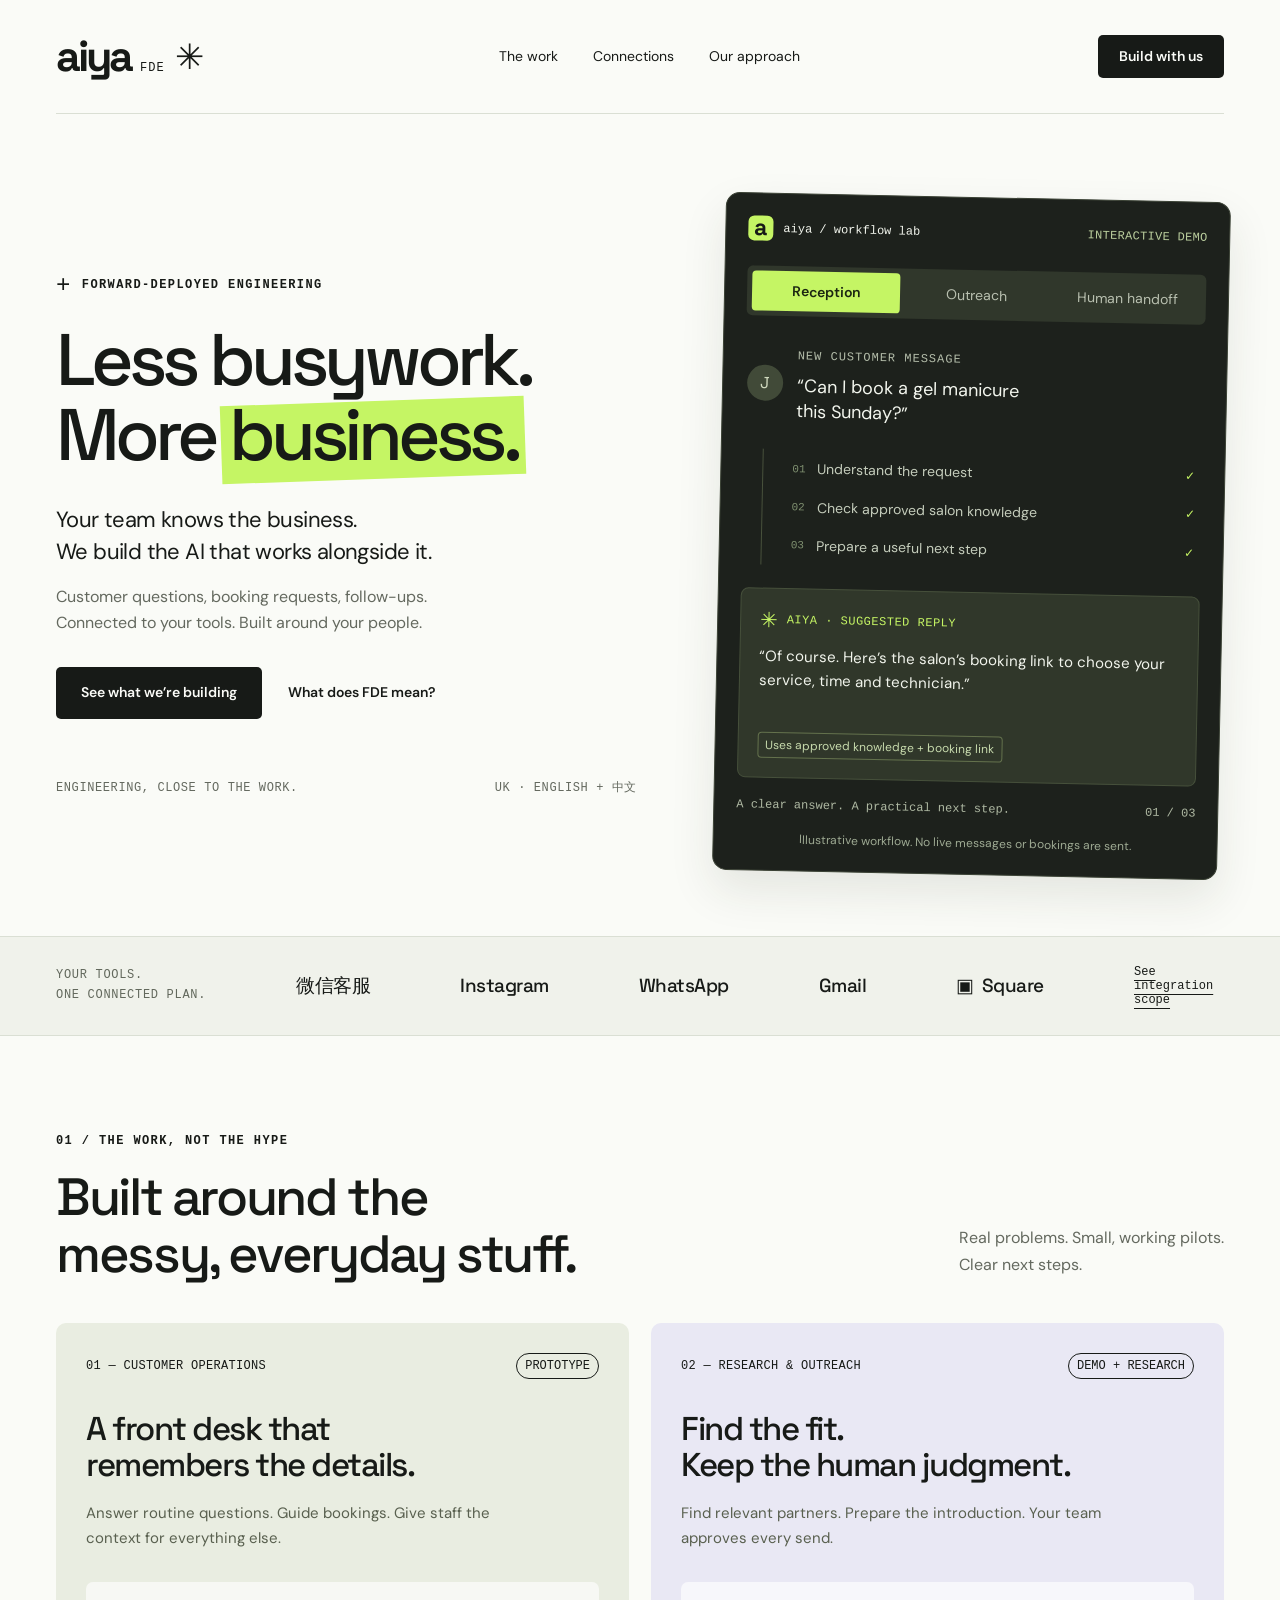
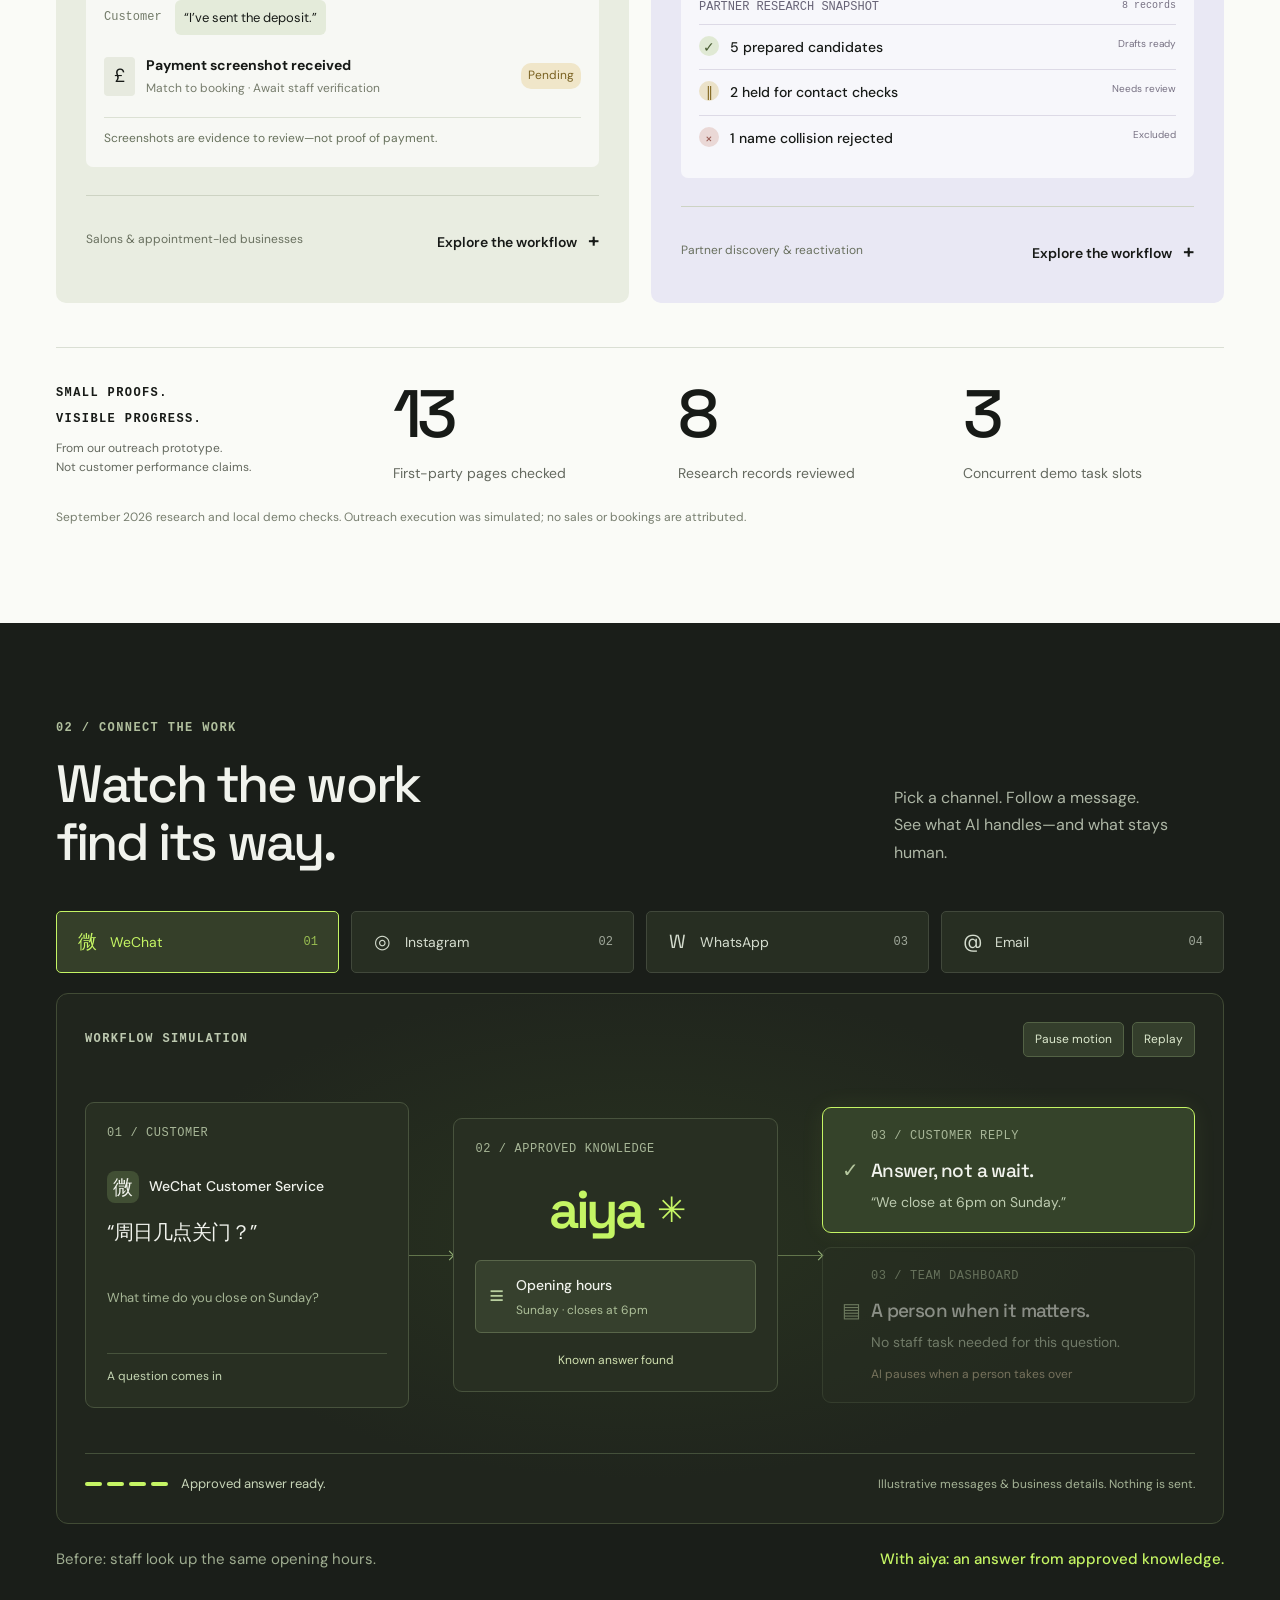
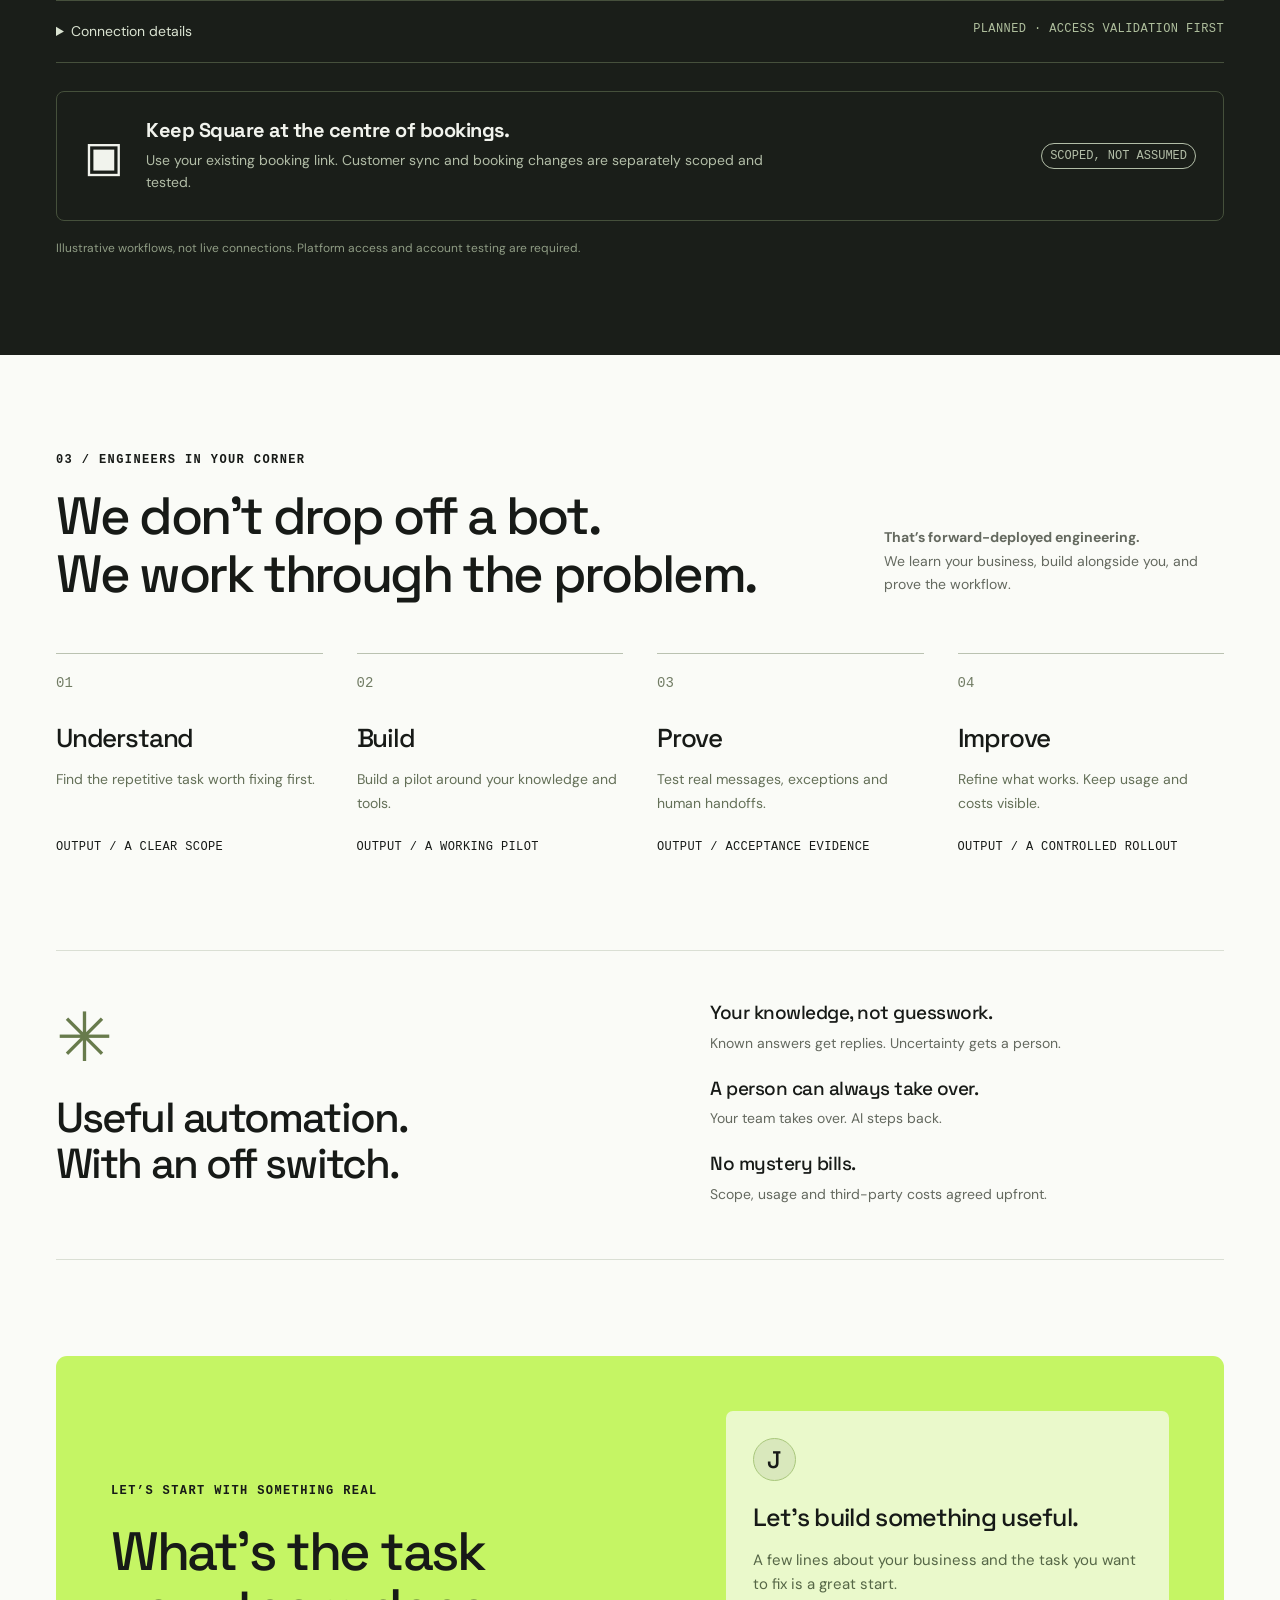
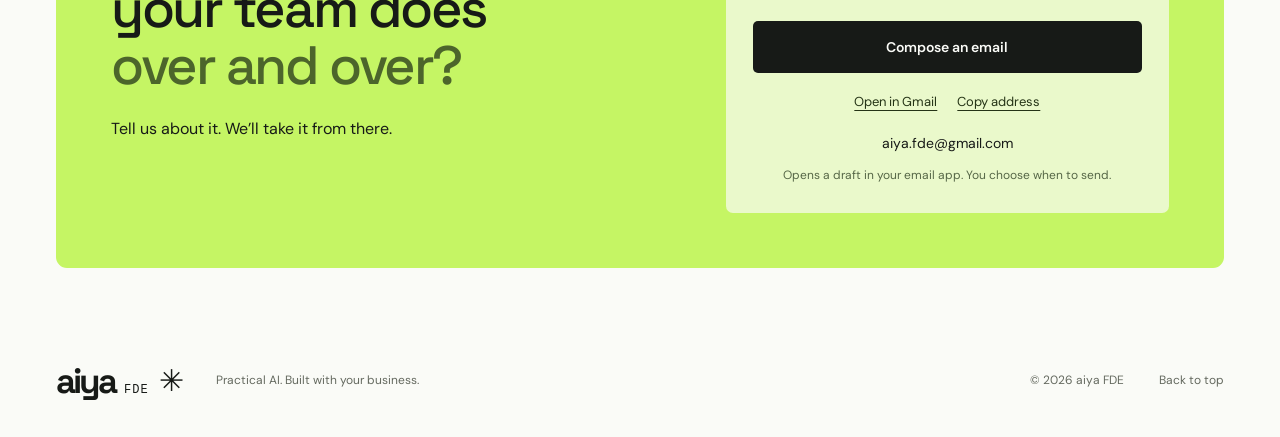
==== commit 0c12f4f6: "Update AIYA website preview" ====
--- a/v1/index.html
+++ b/v1/index.html
@@ -14,7 +14,7 @@
 <header class="header wrap">
   <a class="brand" href="#" aria-label="aiya FDE home">aiya<span>FDE</span><i aria-hidden="true">✳</i></a>
   <nav aria-label="Main navigation"><a href="#work">The work</a><a href="#connections">Connections</a><a href="#approach">Our approach</a></nav>
-  <a class="button small dark email-cta" href="mailto:junycustomersup@gmail.com?subject=Let%E2%80%99s%20build%20with%20aiya%20FDE&amp;body=Hi%20Junyi%2C%0A%0AI%E2%80%99d%20like%20to%20explore%20AI%20for%20my%20business.%0A%0ABusiness%20name%3A%0AWhat%20we%E2%80%99d%20like%20help%20with%3A%0ATools%20we%20currently%20use%3A%0A%0AThanks%21" target="_blank" rel="noopener noreferrer">Build with us</a>
+  <a class="button small dark email-cta" href="mailto:aiya.fde@gmail.com?subject=Let%E2%80%99s%20build%20with%20aiya%20FDE&amp;body=Hi%20Junyi%2C%0A%0AI%E2%80%99d%20like%20to%20explore%20AI%20for%20my%20business.%0A%0ABusiness%20name%3A%0AWhat%20we%E2%80%99d%20like%20help%20with%3A%0ATools%20we%20currently%20use%3A%0A%0AThanks%21" target="_blank" rel="noopener noreferrer">Build with us</a>
 </header>
 <main id="main">
 <section class="hero wrap">
@@ -72,7 +72,7 @@
 </div></section>
 <section class="section wrap approach" id="approach"><div class="section-heading"><div><p class="eyebrow">03 / ENGINEERS IN YOUR CORNER</p><h2>We don’t drop off a bot.<br>We work through the problem.</h2></div><p><b>That’s forward-deployed engineering.</b><br>We learn your business, build alongside you, and prove the workflow.</p></div><div class="process-grid"><article><span class="process-number">01</span><h3>Understand</h3><p>Find the repetitive task worth fixing first.</p><span class="deliverable">OUTPUT / A CLEAR SCOPE</span></article><article><span class="process-number">02</span><h3>Build</h3><p>Build a pilot around your knowledge and tools.</p><span class="deliverable">OUTPUT / A WORKING PILOT</span></article><article><span class="process-number">03</span><h3>Prove</h3><p>Test real messages, exceptions and human handoffs.</p><span class="deliverable">OUTPUT / ACCEPTANCE EVIDENCE</span></article><article><span class="process-number">04</span><h3>Improve</h3><p>Refine what works. Keep usage and costs visible.</p><span class="deliverable">OUTPUT / A CONTROLLED ROLLOUT</span></article></div></section>
 <section class="control-section wrap"><div class="control-title"><span class="big-star" aria-hidden="true">✳</span><h2>Useful automation.<br>With an off switch.</h2></div><div class="control-points"><div><h3>Your knowledge, not guesswork.</h3><p>Known answers get replies. Uncertainty gets a person.</p></div><div><h3>A person can always take over.</h3><p>Your team takes over. AI steps back.</p></div><div><h3>No mystery bills.</h3><p>Scope, usage and third-party costs agreed upfront.</p></div></div></section>
-<section class="section wrap" id="start"><div class="start-panel"><div><p class="eyebrow">LET’S START WITH SOMETHING REAL</p><h2>What’s the task<br>your team does<br><span>over and over?</span></h2><p>Tell us about it. We’ll take it from there.</p></div><div class="brief-card contact-card"><span class="contact-monogram" aria-hidden="true">J</span><h3>Let’s build something useful.</h3><p>A few lines about your business and the task you want to fix is a great start.</p><a class="button dark email-cta" href="mailto:junycustomersup@gmail.com?subject=Let%E2%80%99s%20build%20with%20aiya%20FDE&amp;body=Hi%20Junyi%2C%0A%0AI%E2%80%99d%20like%20to%20explore%20AI%20for%20my%20business.%0A%0ABusiness%20name%3A%0AWhat%20we%E2%80%99d%20like%20help%20with%3A%0ATools%20we%20currently%20use%3A%0A%0AThanks%21" target="_blank" rel="noopener noreferrer">Compose an email</a><div class="contact-options"><a id="gmail-compose" href="https://mail.google.com/mail/?view=cm&amp;fs=1&amp;to=junycustomersup%40gmail.com&amp;su=Let%27s%20build%20with%20aiya%20FDE&amp;body=Hi%20Junyi%2C%0A%0AI%27d%20like%20to%20explore%20AI%20for%20my%20business.%0A%0ABusiness%20name%3A%0AWhat%20we%27d%20like%20help%20with%3A%0ATools%20we%20currently%20use%3A%0A%0AThanks%21" target="_blank" rel="noopener noreferrer">Open in Gmail</a><button id="copy-email">Copy address</button></div><a class="email-address" href="mailto:junycustomersup@gmail.com">junycustomersup@gmail.com</a><p class="brief-feedback" id="brief-feedback" role="status">Opens a draft in your email app. You choose when to send.</p></div></div></section>
+<section class="section wrap" id="start"><div class="start-panel"><div><p class="eyebrow">LET’S START WITH SOMETHING REAL</p><h2>What’s the task<br>your team does<br><span>over and over?</span></h2><p>Tell us about it. We’ll take it from there.</p></div><div class="brief-card contact-card"><span class="contact-monogram" aria-hidden="true">J</span><h3>Let’s build something useful.</h3><p>A few lines about your business and the task you want to fix is a great start.</p><a class="button dark email-cta" href="mailto:aiya.fde@gmail.com?subject=Let%E2%80%99s%20build%20with%20aiya%20FDE&amp;body=Hi%20Junyi%2C%0A%0AI%E2%80%99d%20like%20to%20explore%20AI%20for%20my%20business.%0A%0ABusiness%20name%3A%0AWhat%20we%E2%80%99d%20like%20help%20with%3A%0ATools%20we%20currently%20use%3A%0A%0AThanks%21" target="_blank" rel="noopener noreferrer">Compose an email</a><div class="contact-options"><a id="gmail-compose" href="https://mail.google.com/mail/?view=cm&amp;fs=1&amp;to=aiya.fde%40gmail.com&amp;su=Let%27s%20build%20with%20aiya%20FDE&amp;body=Hi%20Junyi%2C%0A%0AI%27d%20like%20to%20explore%20AI%20for%20my%20business.%0A%0ABusiness%20name%3A%0AWhat%20we%27d%20like%20help%20with%3A%0ATools%20we%20currently%20use%3A%0A%0AThanks%21" target="_blank" rel="noopener noreferrer">Open in Gmail</a><button id="copy-email">Copy address</button></div><a class="email-address" href="mailto:aiya.fde@gmail.com">aiya.fde@gmail.com</a><p class="brief-feedback" id="brief-feedback" role="status">Opens a draft in your email app. You choose when to send.</p></div></div></section>
 </main>
 <footer class="wrap footer"><a class="brand" href="#">aiya<span>FDE</span><i aria-hidden="true">✳</i></a><p>Practical AI. Built with your business.</p><span>© 2026 aiya FDE</span><a href="#main">Back to top</a></footer>
 <dialog id="case-dialog" aria-labelledby="dialog-title"><button class="dialog-close" aria-label="Close project details">×</button><p class="eyebrow" id="dialog-label"></p><h2 id="dialog-title"></h2><p id="dialog-description"></p><ol id="dialog-steps"></ol><div class="dialog-note" id="dialog-note"></div><span id="demo-link" hidden style="display:none"></span></dialog>
